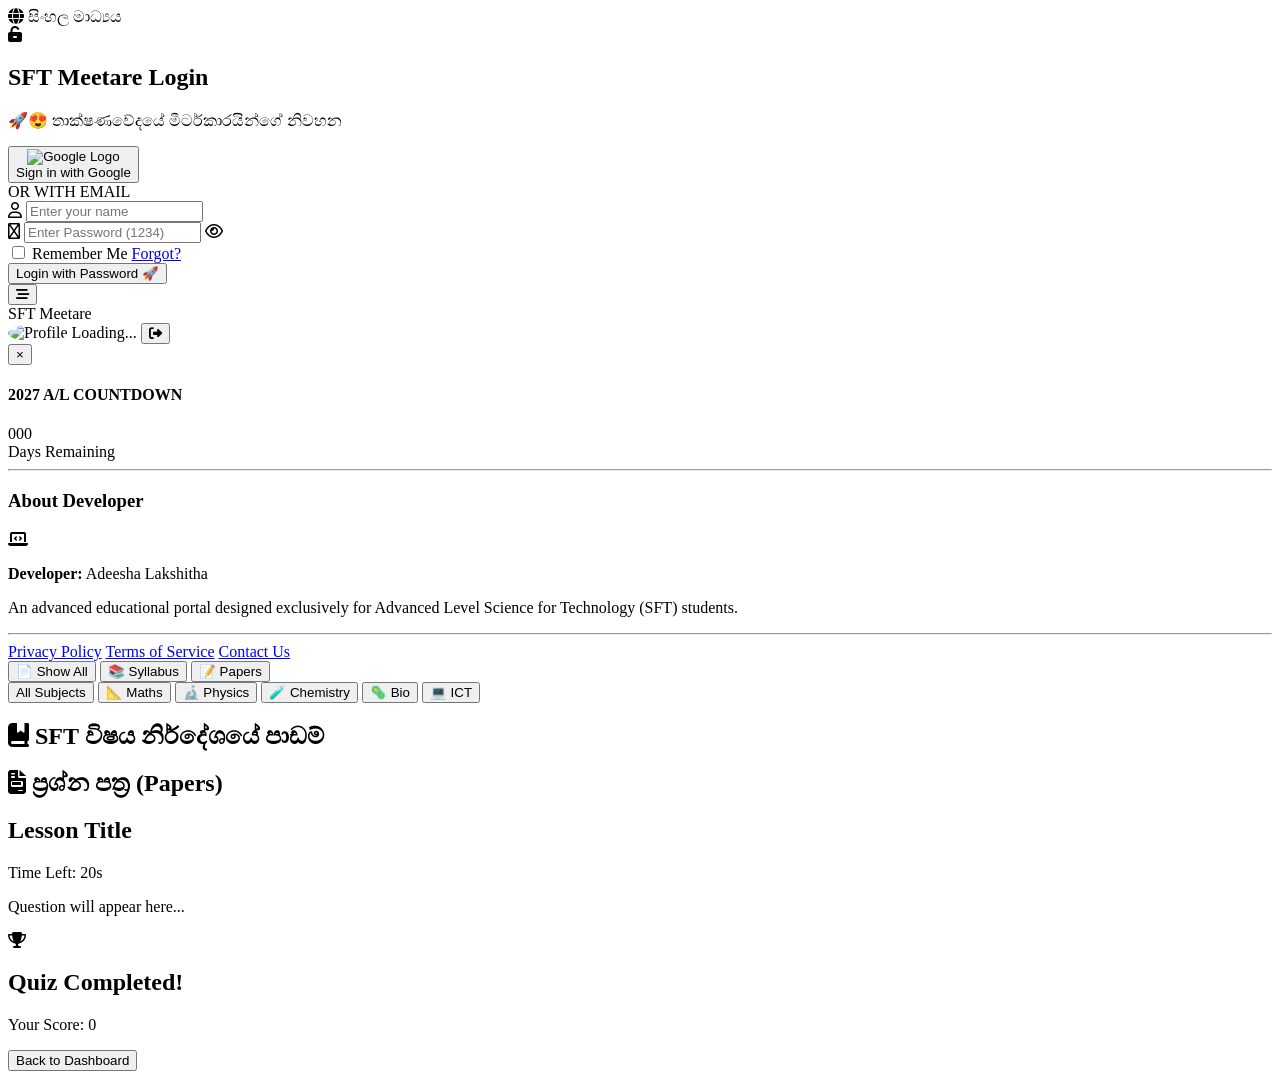
==== index.html @ 5fcdde3b "Rename index-2.html to index.html" ====
<!DOCTYPE html>
<html lang="en">
<head>
    <meta charset="UTF-8">
    <meta name="viewport" content="width=device-width, initial-scale=1.0">
    <title>SFT Meetare - Premium Learning Platform</title>
    <link rel="stylesheet" href="style.css">
    <!-- FontAwesome Icons -->
    <link rel="stylesheet" href="https://cdnjs.cloudflare.com/ajax/libs/font-awesome/6.4.0/css/all.min.css">
</head>
<body>

    <!-- ---------------- LOGIN PAGE ---------------- -->
    <div id="login-page" class="page active">
        <div class="lang-badge-fixed">
            <i class="fas fa-globe"></i> සිංහල මාධ්‍යය
        </div>

        <div class="login-card">
            <div class="lock-badge">
                <i class="fas fa-unlock-alt"></i>
            </div>
            <h2>SFT Meetare Login</h2>
            <p class="tagline">🚀😍 තාක්ෂණවේදයේ මීටර්කාරයින්ගේ නිවහන</p>
            
            <button type="button" class="google-btn" id="google-login-btn">
                <div class="google-icon-wrapper">
                    <img src="https://www.gstatic.com/firebasejs/ui/2.0.0/images/auth/google.svg" alt="Google Logo">
                </div>
                <span class="google-btn-text">Sign in with Google</span>
            </button>

            <div class="divider"><span>OR WITH EMAIL</span></div>

            <form id="login-form">
                <div class="input-group">
                    <span class="input-icon"><i class="far fa-user"></i></span>
                    <input type="text" id="username" placeholder="Enter your name" required>
                </div>
                <div class="input-group pass-group">
                    <span class="input-icon"><i class="far fa-key"></i></span>
                    <input type="password" id="password" placeholder="Enter Password (1234)" required>
                    <i class="far fa-eye" id="toggle-password"></i>
                </div>
                
                <div class="login-options">
                    <label class="remember-me">
                        <input type="checkbox"> <span>Remember Me</span>
                    </label>
                    <a href="#" class="forgot-link">Forgot?</a>
                </div>

                <button type="submit" class="btn-primary" id="login-submit-btn">Login with Password 🚀</button>
            </form>
        </div>
    </div>

    <!-- ---------------- HOME PAGE ---------------- -->
    <div id="home-page" class="page">
        <!-- Navbar -->
        <header class="navbar">
            <button id="menu-btn" class="menu-btn"><i class="fas fa-bars-staggered"></i></button>
            <div class="logo">SFT Meetare</div>
            <div class="user-profile">
                <img id="user-profile-pic" src="https://via.placeholder.com/150" alt="Profile" style="width: 32px; height: 32px; border-radius: 50%; object-fit: cover;">
                <span id="user-display-name">Loading...</span>
                <button id="logout-btn" title="Logout"><i class="fas fa-sign-out-alt"></i></button>
            </div>
        </header>

        <!-- Side Menu -->
        <div id="sidebar" class="sidebar">
            <button id="close-btn" class="close-btn">&times;</button>
            <div class="sidebar-content">
                <div class="countdown-widget">
                    <h4>2027 A/L COUNTDOWN</h4>
                    <div class="countdown-days">
                        <span id="days-count">000</span>
                        <div class="days-sub">Days Remaining</div>
                    </div>
                </div>
                <hr class="nav-hr">
                <h3 class="side-title">About Developer</h3>
                <div class="dev-info">
                    <i class="fas fa-laptop-code dev-icon"></i>
                    <p><strong>Developer:</strong> Adeesha Lakshitha</p>
                    <p id="dev-desc">An advanced educational portal designed exclusively for Advanced Level Science for Technology (SFT) students.</p>
                </div>
                <hr class="nav-hr">
                <div class="legal-links">
                    <a href="#">Privacy Policy</a>
                    <a href="#">Terms of Service</a>
                    <a href="#">Contact Us</a>
                </div>
            </div>
        </div>
        <div id="sidebar-overlay" class="sidebar-overlay"></div>

        <!-- Main Content -->
        <main class="main-content">
            <div class="view-switcher-container">
                <button class="switch-tab-btn active" id="tab-all" onclick="switchView('all')">📄 Show All</button>
                <button class="switch-tab-btn" id="tab-syllabus" onclick="switchView('syllabus')">📚 Syllabus</button>
                <button class="switch-tab-btn" id="tab-papers" onclick="switchView('papers')">📝 Papers</button>
            </div>

            <div class="subject-filter-container" id="subject-filter-bar">
                <button class="sub-filter-btn active" onclick="filterSubject('ALL')">All Subjects</button>
                <button class="sub-filter-btn sub-maths" onclick="filterSubject('MATHS')">📐 Maths</button>
                <button class="sub-filter-btn sub-physics" onclick="filterSubject('PHYSICS')">🔬 Physics</button>
                <button class="sub-filter-btn sub-chemistry" onclick="filterSubject('CHEMISTRY')">🧪 Chemistry</button>
                <button class="sub-filter-btn sub-bio" onclick="filterSubject('BIO')">🦠 Bio</button>
                <button class="sub-filter-btn sub-ict" onclick="filterSubject('ICT')">💻 ICT</button>
            </div>

            <div class="dashboard-grid-layout" id="dashboard-grid">
                <!-- LEFT SIDE: SFT SYLLABUS LESSONS -->
                <section class="cat-section" id="section-syllabus">
                    <h2 class="cat-title"><i class="fas fa-book-bookmark"></i> SFT විෂය නිර්දේශයේ පාඩම්</h2>
                    <div class="lessons-grid" id="lessons-container"></div>
                </section>

                <!-- RIGHT SIDE: PAPERS SECTION WITH GOOGLE SEARCH -->
                <section class="cat-section" id="section-papers">
                    <h2 class="cat-title"><i class="fas fa-file-invoice"></i> ප්‍රශ්න පත්‍ර (Papers)</h2>
                    
                    <!-- Google Programmable Search Element -->
                    <div class="search-container" style="margin-bottom: 20px;">
                        <script async src="https://cse.google.com/cse.js?cx=36a8ca116a5784cbc"></script>
                        <div class="gcse-search"></div>
                    </div>

                    <div class="lessons-grid flex-column-papers" id="papers-container"></div>
                </section>
            </div>
        </main>
    </div>

    <!-- ---------------- QUIZ PAGE ---------------- -->
    <div id="quiz-page" class="page">
        <div class="quiz-container">
            <div class="quiz-header">
                <h2 id="quiz-title">Lesson Title</h2>
                <div class="timer" id="timer">Time Left: <span id="time-sec">20</span>s</div>
            </div>
            <div class="quiz-body">
                <p class="question" id="question-text">Question will appear here...</p>
                <div class="options" id="options-container"></div>
            </div>
            <div class="quiz-footer">
                <button id="next-btn" class="btn-primary" style="display: none;">Next Question</button>
            </div>
        </div>
    </div>

    <!-- ---------------- RESULT PAGE ---------------- -->
    <div id="result-page" class="page">
        <div class="result-card">
            <div class="trophy-badge"><i class="fas fa-trophy"></i></div>
            <h2>Quiz Completed!</h2>
            <p id="result-text">Your Score: 0</p>
            <button id="back-home-btn" class="btn-primary">Back to Dashboard</button>
        </div>
    </div>

    <!-- Firebase SDKs -->
    <script src="https://www.gstatic.com/firebasejs/9.22.0/firebase-app-compat.js"></script>
    <script src="https://www.gstatic.com/firebasejs/9.22.0/firebase-auth-compat.js"></script>
    <script src="https://www.gstatic.com/firebasejs/9.22.0/firebase-firestore-compat.js"></script>

    <script src="script.js"></script>
</body>
</html>
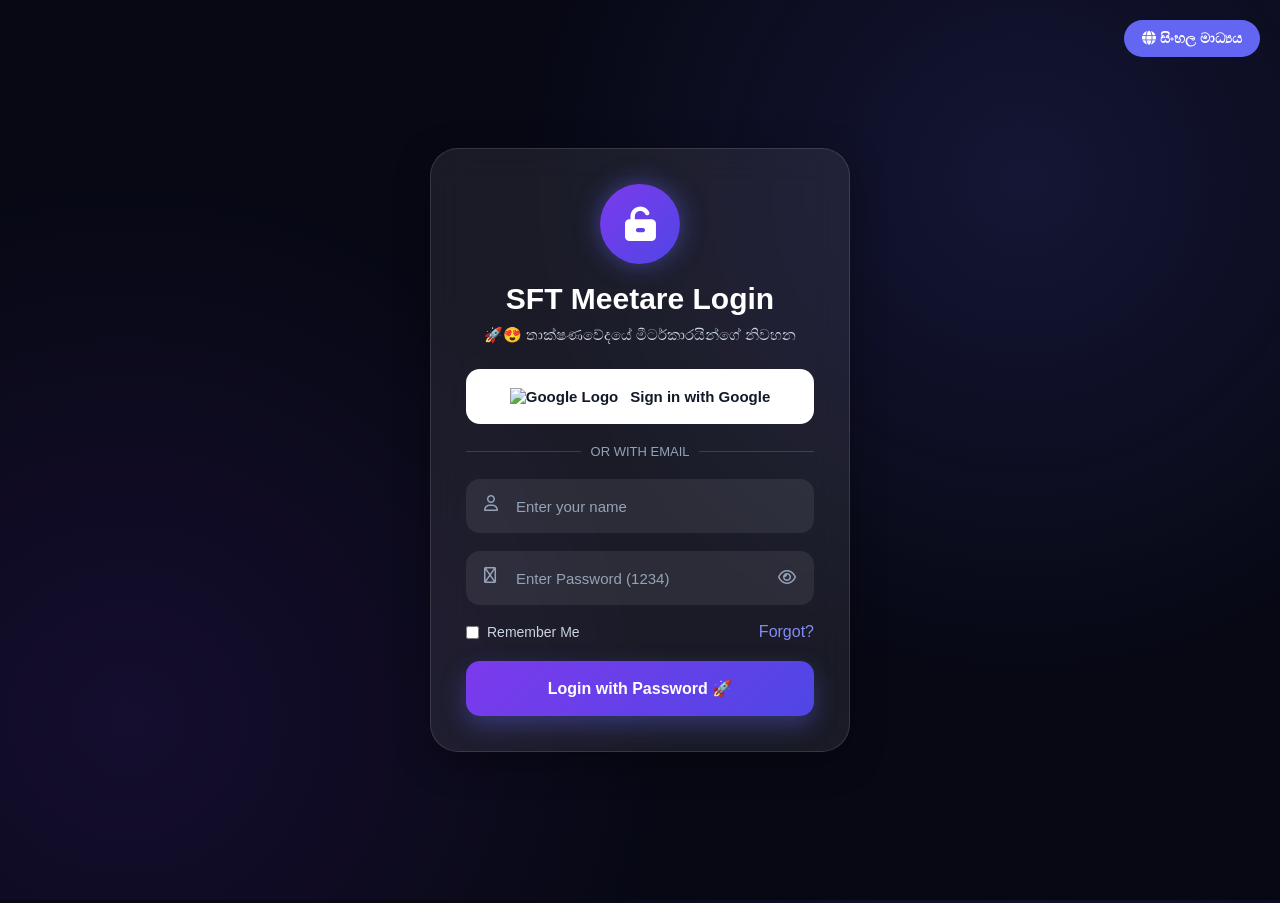
==== commit fd60d530: "Update index.html" ====
--- a/index.html
+++ b/index.html
@@ -5,12 +5,10 @@
     <meta name="viewport" content="width=device-width, initial-scale=1.0">
     <title>SFT Meetare - Premium Learning Platform</title>
     <link rel="stylesheet" href="style.css">
-    <!-- FontAwesome Icons -->
     <link rel="stylesheet" href="https://cdnjs.cloudflare.com/ajax/libs/font-awesome/6.4.0/css/all.min.css">
 </head>
 <body>
 
-    <!-- ---------------- LOGIN PAGE ---------------- -->
     <div id="login-page" class="page active">
         <div class="lang-badge-fixed">
             <i class="fas fa-globe"></i> සිංහල මාධ්‍යය
@@ -55,20 +53,17 @@
         </div>
     </div>
 
-    <!-- ---------------- HOME PAGE ---------------- -->
     <div id="home-page" class="page">
-        <!-- Navbar -->
         <header class="navbar">
             <button id="menu-btn" class="menu-btn"><i class="fas fa-bars-staggered"></i></button>
             <div class="logo">SFT Meetare</div>
             <div class="user-profile">
-                <img id="user-profile-pic" src="https://via.placeholder.com/150" alt="Profile" style="width: 32px; height: 32px; border-radius: 50%; object-fit: cover;">
                 <span id="user-display-name">Loading...</span>
+                <img id="user-profile-pic" src="https://via.placeholder.com/32" alt="Profile">
                 <button id="logout-btn" title="Logout"><i class="fas fa-sign-out-alt"></i></button>
             </div>
         </header>
 
-        <!-- Side Menu -->
         <div id="sidebar" class="sidebar">
             <button id="close-btn" class="close-btn">&times;</button>
             <div class="sidebar-content">
@@ -96,7 +91,6 @@
         </div>
         <div id="sidebar-overlay" class="sidebar-overlay"></div>
 
-        <!-- Main Content -->
         <main class="main-content">
             <div class="view-switcher-container">
                 <button class="switch-tab-btn active" id="tab-all" onclick="switchView('all')">📄 Show All</button>
@@ -114,17 +108,14 @@
             </div>
 
             <div class="dashboard-grid-layout" id="dashboard-grid">
-                <!-- LEFT SIDE: SFT SYLLABUS LESSONS -->
                 <section class="cat-section" id="section-syllabus">
                     <h2 class="cat-title"><i class="fas fa-book-bookmark"></i> SFT විෂය නිර්දේශයේ පාඩම්</h2>
                     <div class="lessons-grid" id="lessons-container"></div>
                 </section>
 
-                <!-- RIGHT SIDE: PAPERS SECTION WITH GOOGLE SEARCH -->
                 <section class="cat-section" id="section-papers">
                     <h2 class="cat-title"><i class="fas fa-file-invoice"></i> ප්‍රශ්න පත්‍ර (Papers)</h2>
                     
-                    <!-- Google Programmable Search Element -->
                     <div class="search-container" style="margin-bottom: 20px;">
                         <script async src="https://cse.google.com/cse.js?cx=36a8ca116a5784cbc"></script>
                         <div class="gcse-search"></div>
@@ -136,7 +127,6 @@
         </main>
     </div>
 
-    <!-- ---------------- QUIZ PAGE ---------------- -->
     <div id="quiz-page" class="page">
         <div class="quiz-container">
             <div class="quiz-header">
@@ -153,7 +143,6 @@
         </div>
     </div>
 
-    <!-- ---------------- RESULT PAGE ---------------- -->
     <div id="result-page" class="page">
         <div class="result-card">
             <div class="trophy-badge"><i class="fas fa-trophy"></i></div>
@@ -163,11 +152,9 @@
         </div>
     </div>
 
-    <!-- Firebase SDKs -->
     <script src="https://www.gstatic.com/firebasejs/9.22.0/firebase-app-compat.js"></script>
     <script src="https://www.gstatic.com/firebasejs/9.22.0/firebase-auth-compat.js"></script>
     <script src="https://www.gstatic.com/firebasejs/9.22.0/firebase-firestore-compat.js"></script>
-
     <script src="script.js"></script>
 </body>
 </html>
--- a/style.css
+++ b/style.css
@@ -0,0 +1,601 @@
+/* Premium Fonts Imports */
+@import url('https://fonts.googleapis.com/css2?family=Plus+Jakarta+Sans:wght@300;400;500;600;700;800&family=Noto+Sans+Sinhala:wght@300;400;500;600;700&display=swap');
+
+:root {
+    --primary: #6366f1;
+    --primary-gradient: linear-gradient(135deg, #7c3aed, #4f46e5);
+    --bg-dark: #070814; 
+    --panel-dark: rgba(17, 19, 45, 0.45);
+    --border-color: rgba(255, 255, 255, 0.08);
+    --text-light: #f8fafc;
+    --text-muted: #94a3b8;
+    --login-bg: #ffffff;
+    --login-text: #0f172a;
+    --login-muted: #64748b;
+    --login-input: #f8fafc;
+}
+
+* { margin: 0; padding: 0; box-sizing: border-box; font-family: 'Plus Jakarta Sans', 'Noto Sans Sinhala', sans-serif; }
+
+body {
+    background-color: var(--bg-dark);
+    background-image: radial-gradient(circle at 80% 20%, rgba(99, 102, 241, 0.15) 0%, transparent 40%),
+                      radial-gradient(circle at 10% 80%, rgba(124, 58, 237, 0.12) 0%, transparent 40%);
+    color: var(--text-light);
+    overflow-x: hidden;
+    min-height: 100vh;
+}
+
+/* Page Transitions */
+.page {
+    position: absolute; top: 0; left: 0; width: 100%; min-height: 100vh;
+    opacity: 0; pointer-events: none;
+    transform: scale(0.99) translateY(8px);
+    transition: all 0.4s cubic-bezier(0.16, 1, 0.3, 1);
+    padding: 20px; display: flex; justify-content: center; align-items: center;
+}
+.page.active { opacity: 1; pointer-events: auto; transform: scale(1) translateY(0); position: relative; }
+
+/* Navbar */
+.navbar {
+    position: fixed; top: 0; left: 0; width: 100%; height: 75px;
+    background: rgba(10, 11, 30, 0.7); display: flex; justify-content: space-between;
+    align-items: center; padding: 0 30px; border-bottom: 1px solid var(--border-color); z-index: 100;
+    backdrop-filter: blur(20px);
+}
+
+/* Dashboard Layout */
+#home-page { display: block; padding: 130px 25px 40px; background: transparent; }
+.dashboard-grid-layout { display: grid; grid-template-columns: 2.7fr 1.3fr; gap: 30px; max-width: 1400px; margin: 0 auto; }
+@media (max-width: 992px) { .dashboard-grid-layout { grid-template-columns: 1fr; } }
+
+/* Lessons Grid */
+#lessons-container { display: grid; grid-template-columns: repeat(auto-fit, minmax(220px, 1fr)); gap: 14px; }
+.lesson-box {
+    background: var(--panel-dark); border: 1px solid var(--border-color); padding: 20px 16px; border-radius: 20px; text-align: center; cursor: pointer;
+    backdrop-filter: blur(14px); box-shadow: 0 4px 30px rgba(0, 0, 0, 0.2);
+    display: flex; flex-direction: column; align-items: center; justify-content: center; gap: 8px;
+    transition: all 0.3s cubic-bezier(0.25, 0.8, 0.25, 1);
+}
+.lesson-box:hover { transform: translateY(-4px); border-color: rgba(99, 102, 241, 0.4); }
+
+/* Subject Filters */
+.sub-filter-btn {
+    padding: 8px 16px; border: 1px solid var(--border-color); background: rgba(255,255,255,0.02);
+    color: var(--text-muted); font-size: 0.82rem; font-weight: 600; border-radius: 30px; cursor: pointer;
+}
+.sub-filter-btn.active { color: #fff; background: rgba(255, 255, 255, 0.1); border-color: rgba(255,255,255,0.3); }
+
+/* Quiz & Results */
+.quiz-container, .result-card { background: var(--panel-dark); border-radius: 28px; padding: 35px 30px; width: 100%; max-width: 560px; border: 1px solid var(--border-color); backdrop-filter: blur(16px); }
+.option-btn { background: rgba(0,0,0,0.3); border: 1px solid var(--border-color); color: #cbd5e1; padding: 14px 18px; border-radius: 14px; text-align: left; cursor: pointer; transition: 0.2s; font-size: 0.92rem; }
+.option-btn.correct { background: #10b981 !important; border-color: #10b981; }
+.option-btn.wrong { background: #ef4444 !important; border-color: #ef4444; }
+
+/* Sidebar */
+.sidebar { position: fixed; top: 0; left: -310px; width: 310px; height: 100%; background: #0c0e24; z-index: 200; transition: 0.4s; padding: 30px 24px; border-right: 1px solid var(--border-color); }
+.sidebar.open { left: 0; }
+.sidebar-overlay { position: fixed; top: 0; left: 0; width: 100%; height: 100%; background: rgba(0,0,0,0.6); z-index: 150; display: none; backdrop-filter: blur(4px); }
+.sidebar-overlay.open { display: block; }
+
+/* Google Search Styles for Glassmorphism */
+.gsc-control-cse { background: transparent !important; border: none !important; }
+.gsc-search-box { background: rgba(255, 255, 255, 0.05) !important; border-radius: 14px !important; border: 1px solid var(--border-color) !important; padding: 5px !important; }
+.gsc-input-box { border: none !important; background: transparent !important; }
+.gsc-input { color: white !important; }
+/* ===========================
+   LOGIN CARD
+=========================== */
+.login-card{
+    width:100%;
+    max-width:420px;
+    background:rgba(255,255,255,.08);
+    backdrop-filter:blur(18px);
+    border:1px solid rgba(255,255,255,.12);
+    border-radius:28px;
+    padding:35px;
+    box-shadow:0 10px 35px rgba(0,0,0,.35);
+    text-align:center;
+}
+
+.login-card h2{
+    color:#fff;
+    font-size:30px;
+    margin:18px 0 10px;
+    font-weight:700;
+}
+
+.tagline{
+    color:#cbd5e1;
+    margin-bottom:25px;
+    font-size:15px;
+}
+
+/* ===========================
+   BADGES
+=========================== */
+
+.lang-badge-fixed{
+    position:fixed;
+    top:20px;
+    right:20px;
+    background:#6366f1;
+    color:#fff;
+    padding:10px 18px;
+    border-radius:30px;
+    font-size:14px;
+    font-weight:600;
+    z-index:999;
+}
+
+.lock-badge{
+    width:80px;
+    height:80px;
+    border-radius:50%;
+    background:linear-gradient(135deg,#7c3aed,#4f46e5);
+    display:flex;
+    align-items:center;
+    justify-content:center;
+    margin:auto;
+    font-size:35px;
+    color:#fff;
+    box-shadow:0 0 25px rgba(99,102,241,.5);
+}
+
+/* ===========================
+ GOOGLE BUTTON
+=========================== */
+
+.google-btn{
+    width:100%;
+    height:55px;
+    border:none;
+    border-radius:14px;
+    background:#fff;
+    color:#111827;
+    display:flex;
+    align-items:center;
+    justify-content:center;
+    gap:12px;
+    cursor:pointer;
+    font-size:15px;
+    font-weight:700;
+    transition:.3s;
+    margin-bottom:20px;
+}
+
+.google-btn:hover{
+    transform:translateY(-2px);
+}
+
+.google-icon-wrapper img{
+    width:24px;
+}
+
+/* ===========================
+ DIVIDER
+=========================== */
+
+.divider{
+    display:flex;
+    align-items:center;
+    gap:10px;
+    margin:20px 0;
+}
+
+.divider::before,
+.divider::after{
+    content:"";
+    flex:1;
+    height:1px;
+    background:rgba(255,255,255,.15);
+}
+
+.divider span{
+    color:#94a3b8;
+    font-size:13px;
+}
+
+/* ===========================
+ INPUTS
+=========================== */
+
+.input-group{
+    position:relative;
+    margin-bottom:18px;
+}
+
+.input-group input{
+    width:100%;
+    height:54px;
+    border:none;
+    outline:none;
+    border-radius:14px;
+    background:rgba(255,255,255,.08);
+    color:#fff;
+    padding-left:50px;
+    padding-right:45px;
+    font-size:15px;
+}
+
+.input-group input::placeholder{
+    color:#94a3b8;
+}
+
+.input-icon{
+    position:absolute;
+    left:18px;
+    top:16px;
+    color:#94a3b8;
+}
+
+#toggle-password{
+    position:absolute;
+    right:18px;
+    top:18px;
+    color:#94a3b8;
+    cursor:pointer;
+}
+
+/* ===========================
+   BUTTONS
+=========================== */
+
+.btn-primary{
+    width:100%;
+    height:55px;
+    border:none;
+    border-radius:14px;
+    background:linear-gradient(135deg,#7c3aed,#4f46e5);
+    color:#fff;
+    font-size:16px;
+    font-weight:700;
+    cursor:pointer;
+    transition:0.3s;
+    box-shadow:0 10px 25px rgba(99,102,241,.35);
+}
+
+.btn-primary:hover{
+    transform:translateY(-3px);
+    box-shadow:0 14px 30px rgba(99,102,241,.45);
+}
+
+/* ===========================
+ LOGIN OPTIONS
+=========================== */
+
+.login-options{
+    display:flex;
+    justify-content:space-between;
+    align-items:center;
+    margin-bottom:20px;
+}
+
+.remember-me{
+    display:flex;
+    align-items:center;
+    gap:8px;
+    color:#cbd5e1;
+    font-size:14px;
+}
+
+.forgot-link{
+    color:#818cf8;
+    text-decoration:none;
+}
+
+.forgot-link:hover{
+    color:#fff;
+}
+
+/* ===========================
+ NAVBAR
+=========================== */
+
+.logo{
+    font-size:24px;
+    font-weight:800;
+    color:#fff;
+}
+
+.menu-btn,
+#logout-btn{
+    background:none;
+    border:none;
+    color:#fff;
+    font-size:22px;
+    cursor:pointer;
+}
+
+.user-profile{
+    display:flex;
+    align-items:center;
+    gap:10px;
+    color:#fff;
+    font-weight:600;
+}
+
+/* ===========================
+ MAIN CONTENT
+=========================== */
+
+.main-content{
+    width:100%;
+    max-width:1400px;
+    margin:auto;
+}
+
+.cat-title{
+    color:#fff;
+    font-size:24px;
+    margin-bottom:18px;
+}
+
+.view-switcher-container{
+    display:flex;
+    gap:12px;
+    margin-bottom:20px;
+    flex-wrap:wrap;
+}
+
+.switch-tab-btn{
+    padding:10px 18px;
+    border:none;
+    border-radius:30px;
+    background:rgba(255,255,255,.08);
+    color:#fff;
+    cursor:pointer;
+    transition:.3s;
+}
+
+.switch-tab-btn.active,
+.switch-tab-btn:hover{
+    background:#6366f1;
+}
+
+.subject-filter-container{
+    display:flex;
+    gap:10px;
+    flex-wrap:wrap;
+    margin-bottom:25px;
+}
+
+/* ===========================
+ LESSON BOX
+=========================== */
+
+.box-emoji{
+    font-size:42px;
+}
+
+.lesson-box h3{
+    color:#fff;
+    font-size:17px;
+    line-height:1.5;
+}
+
+/* ===========================
+ PAPERS
+=========================== */
+
+.flex-column-papers{
+    display:flex;
+    flex-direction:column;
+    gap:15px;
+}
+
+/* ===========================
+   QUIZ PAGE
+=========================== */
+
+.quiz-header{
+    display:flex;
+    justify-content:space-between;
+    align-items:center;
+    margin-bottom:25px;
+    flex-wrap:wrap;
+    gap:15px;
+}
+
+#quiz-title{
+    color:#fff;
+    font-size:24px;
+    font-weight:700;
+}
+
+.timer{
+    background:#6366f1;
+    color:#fff;
+    padding:10px 18px;
+    border-radius:30px;
+    font-weight:700;
+}
+
+.question{
+    color:#fff;
+    font-size:20px;
+    line-height:1.6;
+    margin-bottom:20px;
+}
+
+.options{
+    display:flex;
+    flex-direction:column;
+    gap:14px;
+}
+
+.option-btn:hover{
+    border-color:#6366f1;
+    transform:translateY(-2px);
+}
+
+/* ===========================
+   RESULT PAGE
+=========================== */
+
+.result-card{
+    text-align:center;
+}
+
+.trophy-badge{
+    width:90px;
+    height:90px;
+    margin:0 auto 20px;
+    border-radius:50%;
+    background:linear-gradient(135deg,#f59e0b,#f97316);
+    display:flex;
+    align-items:center;
+    justify-content:center;
+    font-size:42px;
+    color:#fff;
+}
+
+#result-text{
+    color:#cbd5e1;
+    font-size:20px;
+    margin:20px 0;
+}
+
+/* ===========================
+   SIDEBAR
+=========================== */
+
+.close-btn{
+    background:none;
+    border:none;
+    color:#fff;
+    font-size:30px;
+    cursor:pointer;
+    float:right;
+}
+
+.side-title{
+    color:#fff;
+    margin:20px 0 15px;
+}
+
+.countdown-widget{
+    text-align:center;
+    padding:20px;
+    background:rgba(255,255,255,.06);
+    border-radius:18px;
+}
+
+#days-count{
+    font-size:46px;
+    font-weight:800;
+    color:#818cf8;
+}
+
+.days-sub{
+    color:#cbd5e1;
+    margin-top:8px;
+}
+
+.nav-hr{
+    border:none;
+    height:1px;
+    background:rgba(255,255,255,.08);
+    margin:20px 0;
+}
+
+.dev-info{
+    color:#cbd5e1;
+    line-height:1.7;
+}
+
+.dev-icon{
+    font-size:42px;
+    color:#6366f1;
+    margin-bottom:15px;
+}
+
+.legal-links{
+    display:flex;
+    flex-direction:column;
+    gap:12px;
+}
+
+.legal-links a{
+    color:#94a3b8;
+    text-decoration:none;
+}
+
+.legal-links a:hover{
+    color:#fff;
+}
+
+/* ===========================
+   ANIMATIONS
+=========================== */
+
+.lesson-box,
+.btn-primary,
+.google-btn,
+.switch-tab-btn{
+    transition:all .3s ease;
+}
+
+.lesson-box:hover{
+    transform:translateY(-6px);
+}
+
+.btn-primary:active,
+.google-btn:active{
+    transform:scale(.98);
+}
+
+/* ===========================
+   MOBILE
+=========================== */
+
+@media (max-width:768px){
+
+    .navbar{
+        padding:0 15px;
+        height:65px;
+    }
+
+    .logo{
+        font-size:20px;
+    }
+
+    .user-profile span{
+        display:none;
+    }
+
+    #home-page{
+        padding:100px 15px 30px;
+    }
+
+    .login-card{
+        padding:25px;
+    }
+
+    .dashboard-grid-layout{
+        grid-template-columns:1fr;
+    }
+
+    .quiz-container,
+    .result-card{
+        padding:25px 20px;
+    }
+
+    .quiz-header{
+        flex-direction:column;
+        align-items:flex-start;
+    }
+
+    .lesson-box{
+        padding:18px;
+    }
+
+    .box-emoji{
+        font-size:36px;
+    }
+
+    .cat-title{
+        font-size:20px;
+    }
+
+}
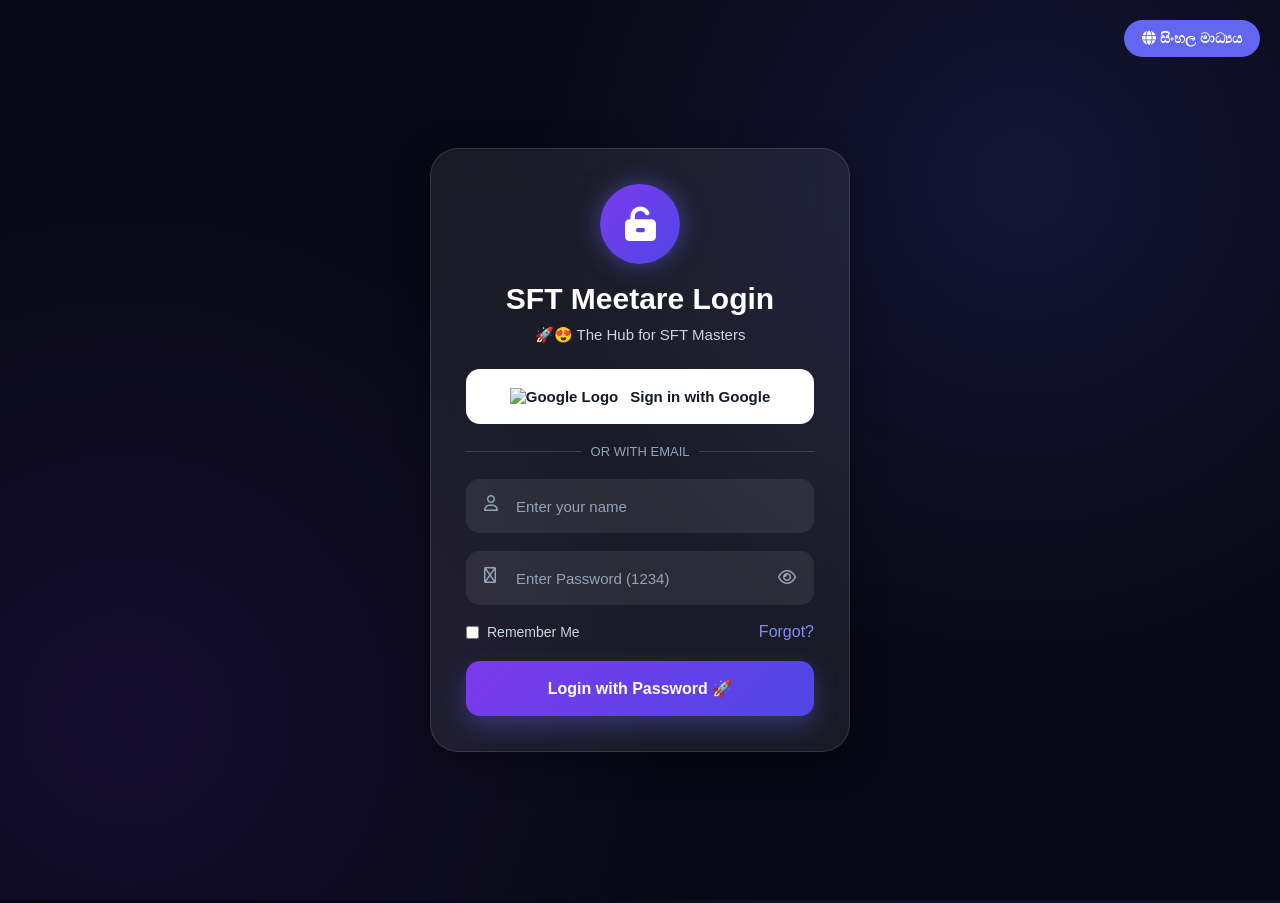
==== commit 6a9bd623: "Update index.html" ====
--- a/index.html
+++ b/index.html
@@ -6,8 +6,67 @@
     <title>SFT Meetare - Premium Learning Platform</title>
     <link rel="stylesheet" href="style.css">
     <link rel="stylesheet" href="https://cdnjs.cloudflare.com/ajax/libs/font-awesome/6.4.0/css/all.min.css">
+    
+    <style>
+        .custom-search-container {
+            display: flex;
+            align-items: center;
+            background-color: #0b1120;
+            border: 1px solid #1f2937;
+            border-radius: 12px;
+            padding: 12px 15px;
+            width: 100%;
+            box-sizing: border-box;
+            box-shadow: 0 4px 6px rgba(0, 0, 0, 0.3);
+        }
+        .search-icon {
+            margin-right: 12px;
+            font-size: 18px;
+            color: #9ca3af;
+        }
+        #paper-search-input {
+            background: transparent;
+            border: none;
+            color: #ffffff;
+            font-size: 16px;
+            width: 100%;
+            outline: none;
+        }
+        #paper-search-input::placeholder {
+            color: #6b7280;
+        }
+    </style>
 </head>
 <body>
+
+    <!-- ළමයින්ට ප්‍රශ්න යැවිය හැකි Pop-up Form (Modal) -->
+    <div id="add-mcq-modal" style="display:none; position:fixed; top:0; left:0; width:100%; height:100%; background:rgba(0,0,0,0.8); z-index:9999; justify-content:center; align-items:center;">
+        <div style="background:#0b1120; padding:20px; border-radius:10px; width:90%; max-width:500px; color:white; border: 1px solid #1f2937;">
+            <h3 style="margin-bottom: 10px;">➕ අලුත් ප්‍රශ්නයක් යවන්න</h3>
+            <p style="font-size: 12px; color: #9ca3af; margin-bottom: 15px;">ඔබ යවන ප්‍රශ්නය Admin විසින් පරීක්ෂා කර පබ්ලිශ් කරනු ඇත.</p>
+            
+            <select id="mcq-lesson" style="width:100%; padding:10px; margin-bottom:10px; background:#1a2332; color:white; border:1px solid #374151; border-radius: 5px;"></select>
+            <textarea id="mcq-q" placeholder="ප්‍රශ්නය මෙහි ටයිප් කරන්න..." style="width:100%; padding:10px; margin-bottom:10px; background:#1a2332; color:white; border:1px solid #374151; border-radius: 5px;" rows="3"></textarea>
+            
+            <input type="text" id="mcq-opt0" placeholder="පිළිතුර 1" style="width:100%; padding:10px; margin-bottom:10px; background:#1a2332; color:white; border:1px solid #374151; border-radius: 5px;">
+            <input type="text" id="mcq-opt1" placeholder="පිළිතුර 2" style="width:100%; padding:10px; margin-bottom:10px; background:#1a2332; color:white; border:1px solid #374151; border-radius: 5px;">
+            <input type="text" id="mcq-opt2" placeholder="පිළිතුර 3" style="width:100%; padding:10px; margin-bottom:10px; background:#1a2332; color:white; border:1px solid #374151; border-radius: 5px;">
+            <input type="text" id="mcq-opt3" placeholder="පිළිතුර 4" style="width:100%; padding:10px; margin-bottom:10px; background:#1a2332; color:white; border:1px solid #374151; border-radius: 5px;">
+            
+            <label style="font-size: 13px; color: #9ca3af;">නිවැරදි පිළිතුර තෝරන්න:</label>
+            <select id="mcq-correct" style="width:100%; padding:10px; margin-top:5px; background:#1a2332; color:white; border:1px solid #374151; border-radius: 5px;">
+                <option value="0">පිළිතුර 1 නිවැරදියි</option>
+                <option value="1">පිළිතුර 2 නිවැරදියි</option>
+                <option value="2">පිළිතුර 3 නිවැරදියි</option>
+                <option value="3">පිළිතුර 4 නිවැරදියි</option>
+            </select>
+            
+            <div style="display:flex; justify-content:space-between; margin-top:20px;">
+                <button onclick="closeAddMcqModal()" style="padding:10px 15px; background:#dc3545; color:white; border:none; border-radius:5px; cursor: pointer;">Cancel</button>
+                <button onclick="submitNewMcq()" style="padding:10px 15px; background:#28a745; color:white; border:none; border-radius:5px; cursor: pointer;">ප්‍රශ්නය යවන්න</button>
+            </div>
+        </div>
+    </div>
 
     <div id="login-page" class="page active">
         <div class="lang-badge-fixed">
@@ -19,7 +78,8 @@
                 <i class="fas fa-unlock-alt"></i>
             </div>
             <h2>SFT Meetare Login</h2>
-            <p class="tagline">🚀😍 තාක්ෂණවේදයේ මීටර්කාරයින්ගේ නිවහන</p>
+            <p class="tagline">🚀😍 The Hub for SFT Masters</p>
+
             
             <button type="button" class="google-btn" id="google-login-btn">
                 <div class="google-icon-wrapper">
@@ -57,9 +117,9 @@
         <header class="navbar">
             <button id="menu-btn" class="menu-btn"><i class="fas fa-bars-staggered"></i></button>
             <div class="logo">SFT Meetare</div>
+            
             <div class="user-profile">
                 <span id="user-display-name">Loading...</span>
-                <img id="user-profile-pic" src="https://via.placeholder.com/32" alt="Profile">
                 <button id="logout-btn" title="Logout"><i class="fas fa-sign-out-alt"></i></button>
             </div>
         </header>
@@ -96,6 +156,12 @@
                 <button class="switch-tab-btn active" id="tab-all" onclick="switchView('all')">📄 Show All</button>
                 <button class="switch-tab-btn" id="tab-syllabus" onclick="switchView('syllabus')">📚 Syllabus</button>
                 <button class="switch-tab-btn" id="tab-papers" onclick="switchView('papers')">📝 Papers</button>
+                
+                <!-- අලුත් Add MCQ Button එක -->
+                <button class="switch-tab-btn" onclick="showAddMcqModal()" style="background-color: #0052cc; border: 1px solid #004099; color: white;">➕ Add MCQ</button>
+                
+                <!-- හැංගිලා තියෙන Admin Tab එක -->
+                <button class="switch-tab-btn" id="tab-admin" style="display:none; background-color: #8b0000; color: white;" onclick="switchView('admin')">⚙️ Admin Panel</button>
             </div>
 
             <div class="subject-filter-container" id="subject-filter-bar">
@@ -108,6 +174,13 @@
             </div>
 
             <div class="dashboard-grid-layout" id="dashboard-grid">
+                
+                <!-- Admin Panel Section (අලුතින් එකතු කළ කොටස) -->
+                <section class="cat-section" id="section-admin" style="display:none;">
+                    <h2 class="cat-title" style="color: #ff4d4d;"><i class="fas fa-user-shield"></i> Admin: පරීක්ෂා කිරීමට ඇති ප්‍රශ්න (Pending MCQs)</h2>
+                    <div id="admin-pending-container" style="display:flex; flex-direction:column; gap:15px; margin-top: 15px;"></div>
+                </section>
+
                 <section class="cat-section" id="section-syllabus">
                     <h2 class="cat-title"><i class="fas fa-book-bookmark"></i> SFT විෂය නිර්දේශයේ පාඩම්</h2>
                     <div class="lessons-grid" id="lessons-container"></div>
@@ -117,8 +190,10 @@
                     <h2 class="cat-title"><i class="fas fa-file-invoice"></i> ප්‍රශ්න පත්‍ර (Papers)</h2>
                     
                     <div class="search-container" style="margin-bottom: 20px;">
-                        <script async src="https://cse.google.com/cse.js?cx=36a8ca116a5784cbc"></script>
-                        <div class="gcse-search"></div>
+                        <div class="custom-search-container">
+                            <span class="search-icon">🔍</span>
+                            <input type="text" id="paper-search-input" placeholder="ප්‍රශ්න පත්‍ර Search කරන්න..." onkeyup="fetchPapers()">
+                        </div>
                     </div>
 
                     <div class="lessons-grid flex-column-papers" id="papers-container"></div>
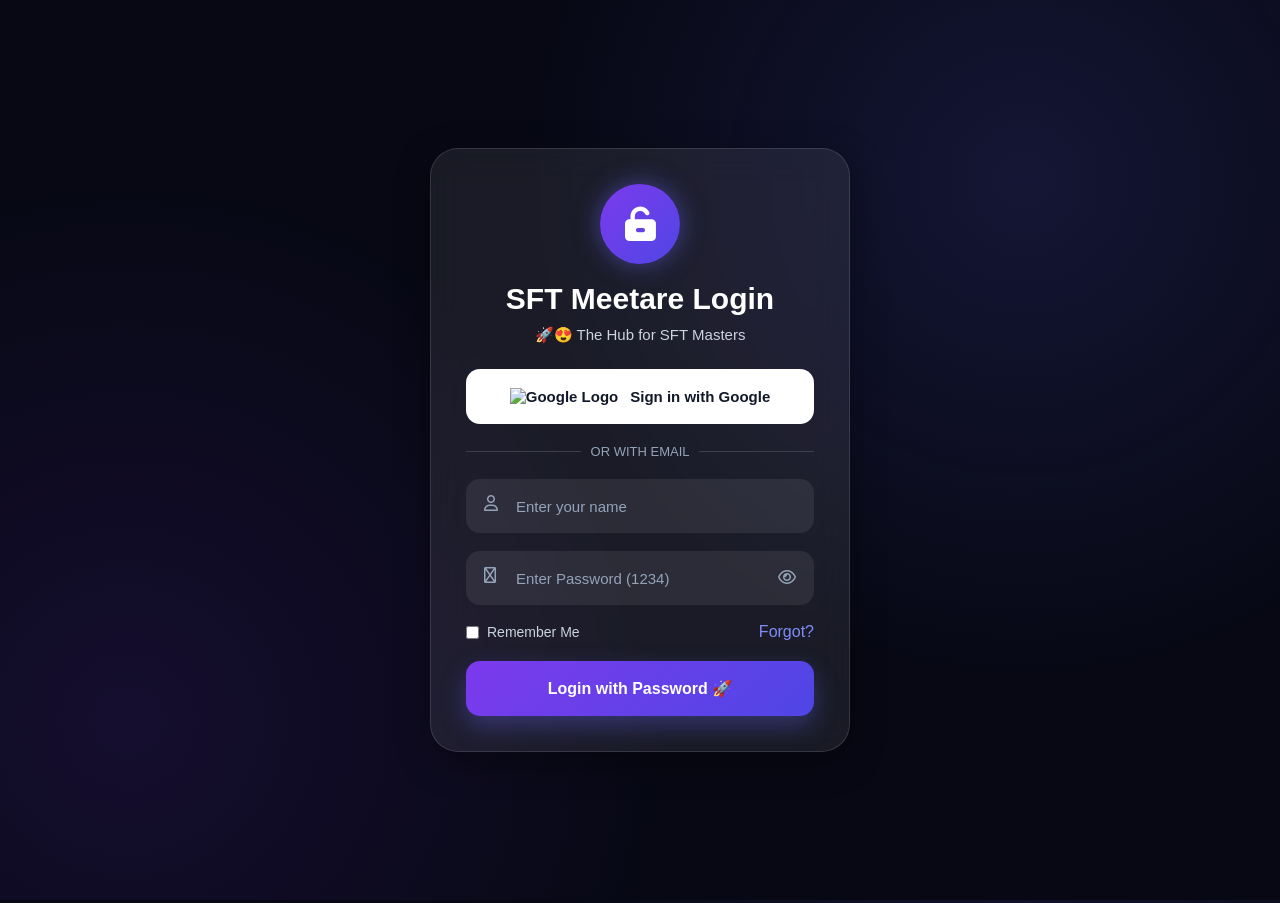
==== commit f5c3d655: "Update index.html" ====
--- a/index.html
+++ b/index.html
@@ -69,9 +69,7 @@
     </div>
 
     <div id="login-page" class="page active">
-        <div class="lang-badge-fixed">
-            <i class="fas fa-globe"></i> සිංහල මාධ්‍යය
-        </div>
+        
 
         <div class="login-card">
             <div class="lock-badge">
